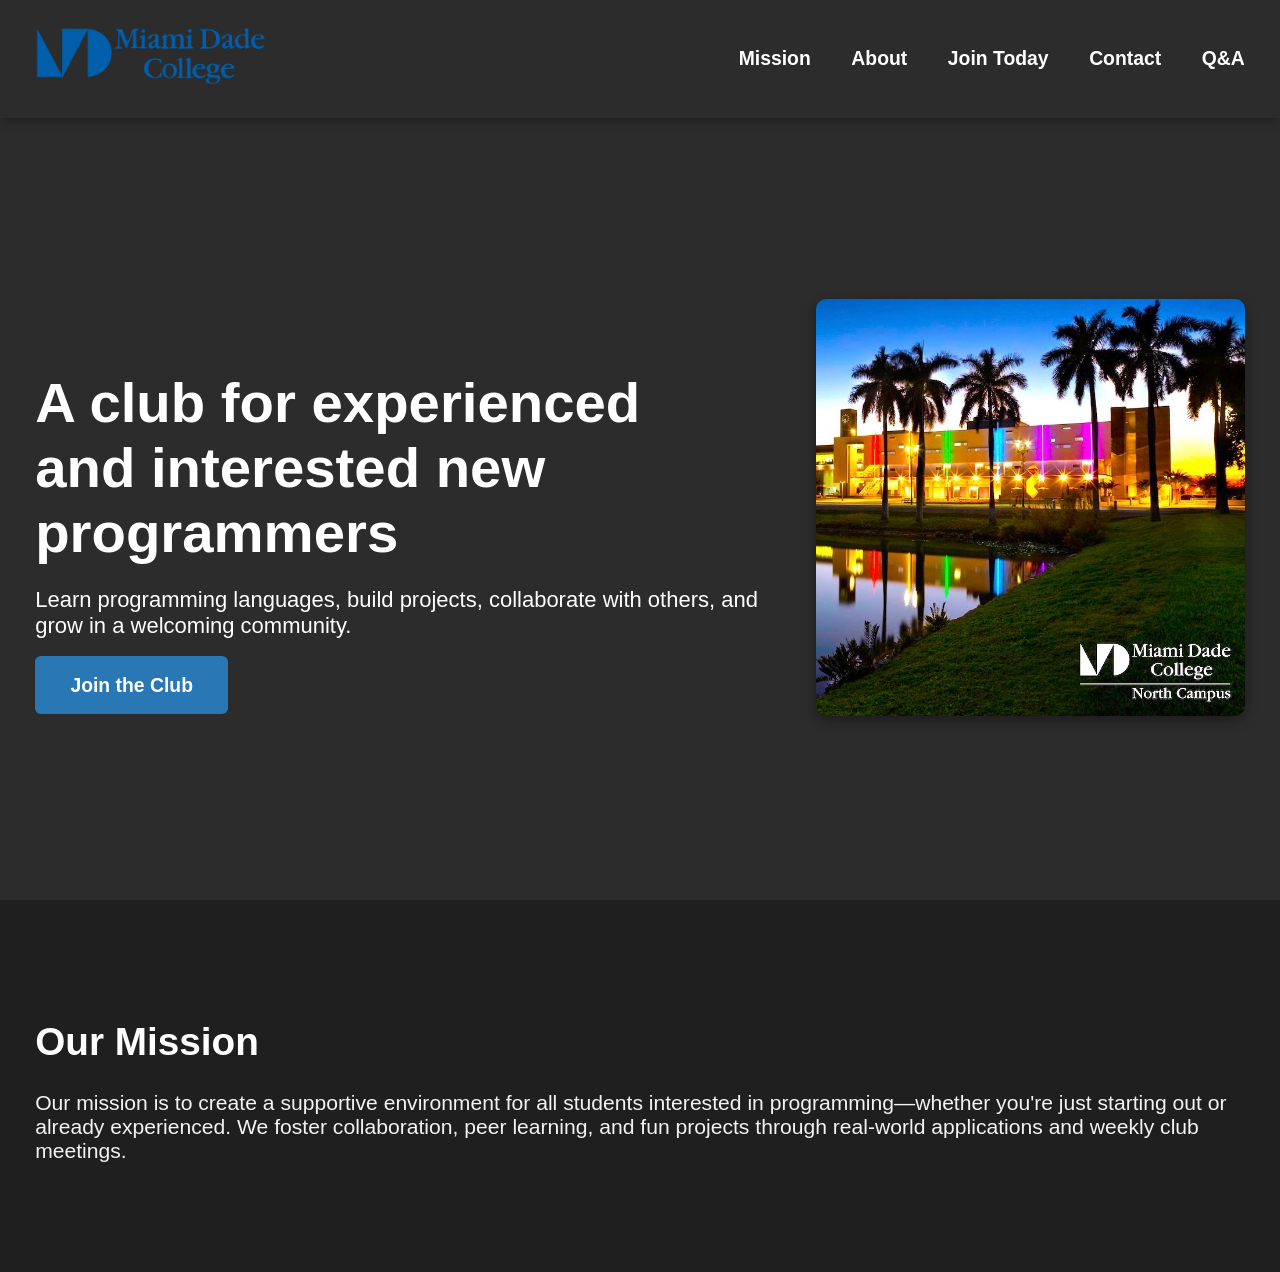
==== index.html @ 2c639604 "Initial test version of CodeIn Club Site" ====
<!DOCTYPE html>
<html lang="en">
<head>
  <meta charset="UTF-8" />
  <meta name="viewport" content="width=device-width, initial-scale=1.0" />
  <title>CodeIn Club</title>
  <link rel="stylesheet" href="css/style.css" />
</head>
<body>

  <!-- NAVBAR -->
  <header class="navbar">
    <div class="nav-container">
      <a href="index.html" class="logo">
        <img src="images/logo.png" alt="Club Logo" style="height: 60px;" />
      </a>
      <nav class="nav-links">
        <a href="#mission">Mission</a>
        <a href="about.html">About</a>
        <a href="join.html">Join Today</a>
        <a href="contact.html">Contact</a>
        <a href="qa.html">Q&A</a>
      </nav>
    </div>
  </header>

  <!-- HERO SECTION -->
  <section class="hero">
    <div class="hero-content">
      <div class="hero-text">
        <h1>A club for experienced<br />and interested new programmers</h1>
        <p>Learn programming languages, build projects, collaborate with others, and grow in a welcoming community.</p>
        <a href="join.html" class="btn btn-primary">Join the Club</a>
      </div>
      <div class="hero-image">
        <a href="index.html">
          <img src="images/school.jpg" alt="Hero Graphic"
               onerror="this.onerror=null; this.src='images/placeholder.png';" />
        </a>
      </div>
    </div>
  </section>

  <!-- MISSION SECTION -->
  <section id="mission" class="section">
    <h2>Our Mission</h2>
    <p>
      Our mission is to create a supportive environment for all students interested in programming—whether you're
      just starting out or already experienced. We foster collaboration, peer learning, and fun projects through
      real-world applications and weekly club meetings.
    </p>
  </section>

</body>
</html>
---- css/style.css ----
:root {
  --bg-dark: #1f1f1f;
  --bg-hero: #2c2c2c;
  --blue: #2978b5;
  --blue-hover: #4faaff;
  --white: #ffffff;
  --grey: #cccccc;
}

/* Reset and base setup */
html, body {
  width: 100%;
  height: 100%;
  margin: 0;
  padding: 0;
  scroll-behavior: smooth;
  font-family: 'Segoe UI', sans-serif;
  background: var(--bg-dark);
  color: var(--white);
  font-size: 1.1rem;
}
*, *::before, *::after {
  box-sizing: border-box;
}

/* Navbar styling */
.navbar {
  background: var(--bg-hero);
  padding: 1.5rem 0;
  position: fixed;
  top: 0;
  width: 100%;
  z-index: 10;
  box-shadow: 0 2px 10px rgba(0, 0, 0, 0.3);
}
.nav-container {
  width: 100%;
  max-width: 1600px;
  margin: 0 auto;
  padding: 0 2rem;
  display: flex;
  justify-content: space-between;
  align-items: center;
}
.logo img {
  height: 60px;
}
.nav-links a {
  color: var(--white);
  text-decoration: none;
  margin-left: 2rem;
  font-size: 1.1rem;
  font-weight: 600;
  transition: color 0.3s;
}
.nav-links a:hover {
  color: var(--blue-hover);
}

/* Hero section */
.hero {
  min-height: 100vh;
  background: var(--bg-hero);
  display: flex;
  align-items: center;
  justify-content: center;
  padding-top: 120px;
}
.hero-content {
  width: 100%;
  max-width: 1600px;
  margin: 0 auto;
  padding: 0 2rem;
  display: flex;
  justify-content: space-between;
  align-items: center;
  flex-wrap: wrap;
  gap: 3rem;
}
.hero-text {
  flex: 1 1 600px;
}
.hero-text h1 {
  font-size: 3.2rem;
  margin-bottom: 1.2rem;
}
.hero-text p {
  font-size: 1.25rem;
  margin-bottom: 2rem;
}
.btn {
  background: var(--blue);
  color: var(--white);
  padding: 1rem 2rem;
  text-decoration: none;
  border-radius: 6px;
  font-weight: bold;
  font-size: 1.1rem;
  transition: background 0.3s;
}
.btn:hover {
  background: var(--blue-hover);
}
.hero-image {
  flex: 1 1 300px;
}
.hero-image img {
  max-width: 100%;
  height: auto;
  border-radius: 10px;
  box-shadow: 0 4px 12px rgba(0, 0, 0, 0.4);
}

/* Sections */
.section {
  width: 100%;
  max-width: 1600px;
  margin: 0 auto;
  padding: 5rem 2rem;
}
.section h2 {
  font-size: 2.2rem;
  margin-bottom: 1.5rem;
}
.section p {
  font-size: 1.2rem;
  opacity: 0.95;
}
.alt-bg {
  background: var(--bg-dark);
}

/* Responsive */
@media (max-width: 960px) {
  .hero-content {
    flex-direction: column;
    text-align: center;
  }
  .hero-text h1 {
    font-size: 2.5rem;
  }
  .hero-text p {
    font-size: 1.1rem;
  }
  .nav-links {
    display: none;
  }
}

/* About Layout */
.about-layout {
  min-height: 80vh;
  background: var(--bg-hero);
  display: flex;
  align-items: center;
  justify-content: center;
  padding-top: 120px;
}

/* Founder Carousel */
.gallery-wrapper {
  display: flex;
  align-items: center;
  justify-content: center;
  gap: 1rem;
  overflow: hidden;
  position: relative;
}
.gallery-track {
  display: flex;
  gap: 2rem;
  scroll-snap-type: x mandatory;
  overflow-x: auto;
  overflow-y: hidden;
  scroll-behavior: smooth;
  -webkit-overflow-scrolling: touch;
  /* ensure scroll range even with few cards */
  padding-top: 2rem;
  padding-bottom: 2rem;
  padding-left: calc(50% - 90px);
  padding-right: calc(50% - 90px);
}
.gallery-track::-webkit-scrollbar {
  display: none;
}
.gallery-card {
  flex: 0 0 auto;
  width: 180px;
  text-align: center;
  opacity: 0.7;
  transition: transform 0.4s ease, opacity 0.3s ease;
  transform: scale(1);
  scroll-snap-align: center;
  transform-origin: center center;
}
.gallery-card img {
  width: 100%;
  height: auto;
  object-fit: cover;
  border-radius: 10px;
  box-shadow: 0 2px 8px rgba(0,0,0,0.3);
}
.gallery-card p {
  margin-top: 0.5rem;
  font-weight: 500;
}
.gallery-card.active {
  transform: scale(1.3);
  opacity: 1;
  z-index: 2;
}
.gallery-card.active img {
  box-shadow: 0 6px 16px rgba(0, 0, 0, 0.6);
}
.gallery-arrow {
  position: absolute;
  top: 50%;
  transform: translateY(-50%);
  background: rgba(0,0,0,0.4);
  border: none;
  color: var(--white);
  font-size: 2rem;
  cursor: pointer;
  padding: 0.2rem 0.6rem;
  z-index: 5;
  border-radius: 4px;
  transition: background 0.2s;
}
.gallery-arrow.left {
  left: 1rem;
}
.gallery-arrow.right {
  right: 1rem;
}
.gallery-arrow:hover {
  background: rgba(0,0,0,0.6);
}
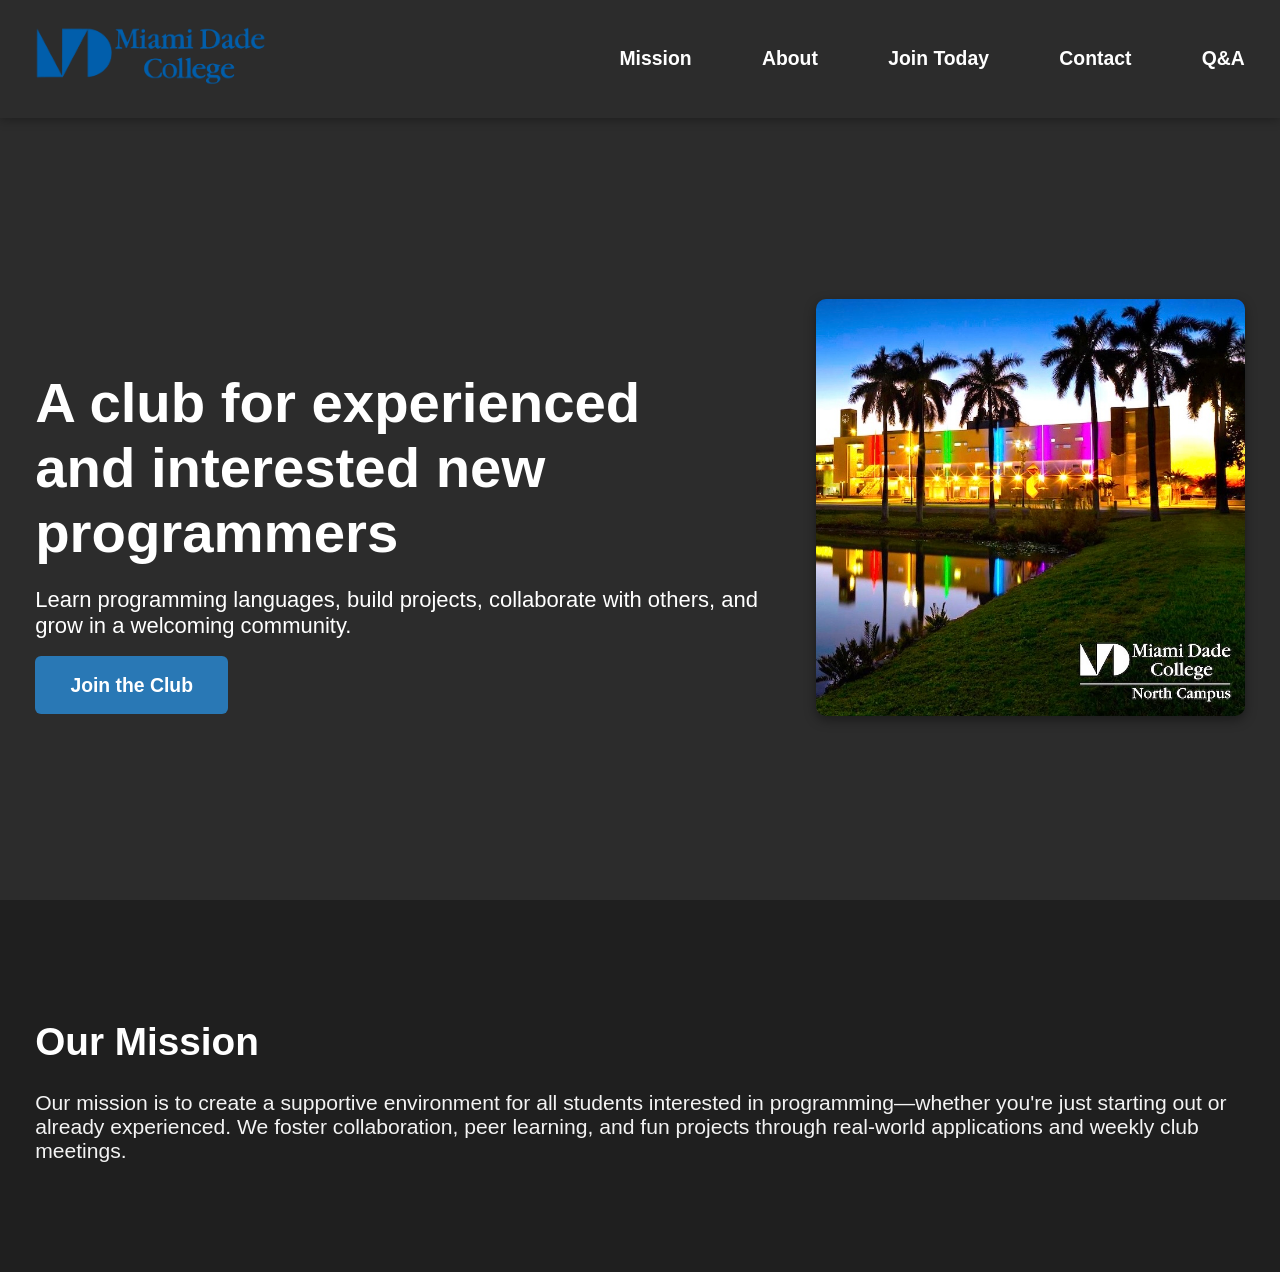
==== commit 9374b6d3: "update homepage with responisve navbar for mobile" ====
--- a/index.html
+++ b/index.html
@@ -2,9 +2,58 @@
 <html lang="en">
 <head>
   <meta charset="UTF-8" />
-  <meta name="viewport" content="width=device-width, initial-scale=1.0" />
+  <meta name="viewport" content="width=device-width, initial-scale=1.0, maximum-scale=1.0, user-scalable=no" />
   <title>CodeIn Club</title>
   <link rel="stylesheet" href="css/style.css" />
+  <style>
+    .menu-toggle {
+      display: none;
+      font-size: 2rem;
+      cursor: pointer;
+      color: white;
+      background: none;
+      border: none;
+      z-index: 1001;
+    }
+    .nav-container {
+      display: flex;
+      justify-content: space-between;
+      align-items: center;
+      position: relative;
+      width: 100%;
+    }
+    .nav-links {
+      display: flex;
+      gap: 2rem;
+    }
+    @media (max-width: 960px) {
+      .menu-toggle {
+        display: block;
+      }
+      .nav-links {
+        display: none;
+        flex-direction: column;
+        background: var(--bg-hero);
+        position: absolute;
+        top: 100%;
+        left: 0;
+        width: 100%;
+        z-index: 1000;
+        padding: 1rem 0;
+      }
+      .nav-links.active {
+        display: flex;
+      }
+      .nav-links a {
+        padding: 1rem;
+        border-bottom: 1px solid #333;
+        width: 100%;
+        text-align: center;
+        color: var(--white);
+        background: var(--bg-hero);
+      }
+    }
+  </style>
 </head>
 <body>
 
@@ -14,7 +63,8 @@
       <a href="index.html" class="logo">
         <img src="images/logo.png" alt="Club Logo" style="height: 60px;" />
       </a>
-      <nav class="nav-links">
+      <button class="menu-toggle" id="menuToggle" aria-label="Toggle navigation">☰</button>
+      <nav class="nav-links" id="navLinks">
         <a href="#mission">Mission</a>
         <a href="about.html">About</a>
         <a href="join.html">Join Today</a>
@@ -51,5 +101,12 @@
     </p>
   </section>
 
+  <script>
+    const toggle = document.getElementById('menuToggle');
+    const nav = document.getElementById('navLinks');
+    toggle.addEventListener('click', () => {
+      nav.classList.toggle('active');
+    });
+  </script>
 </body>
 </html>
